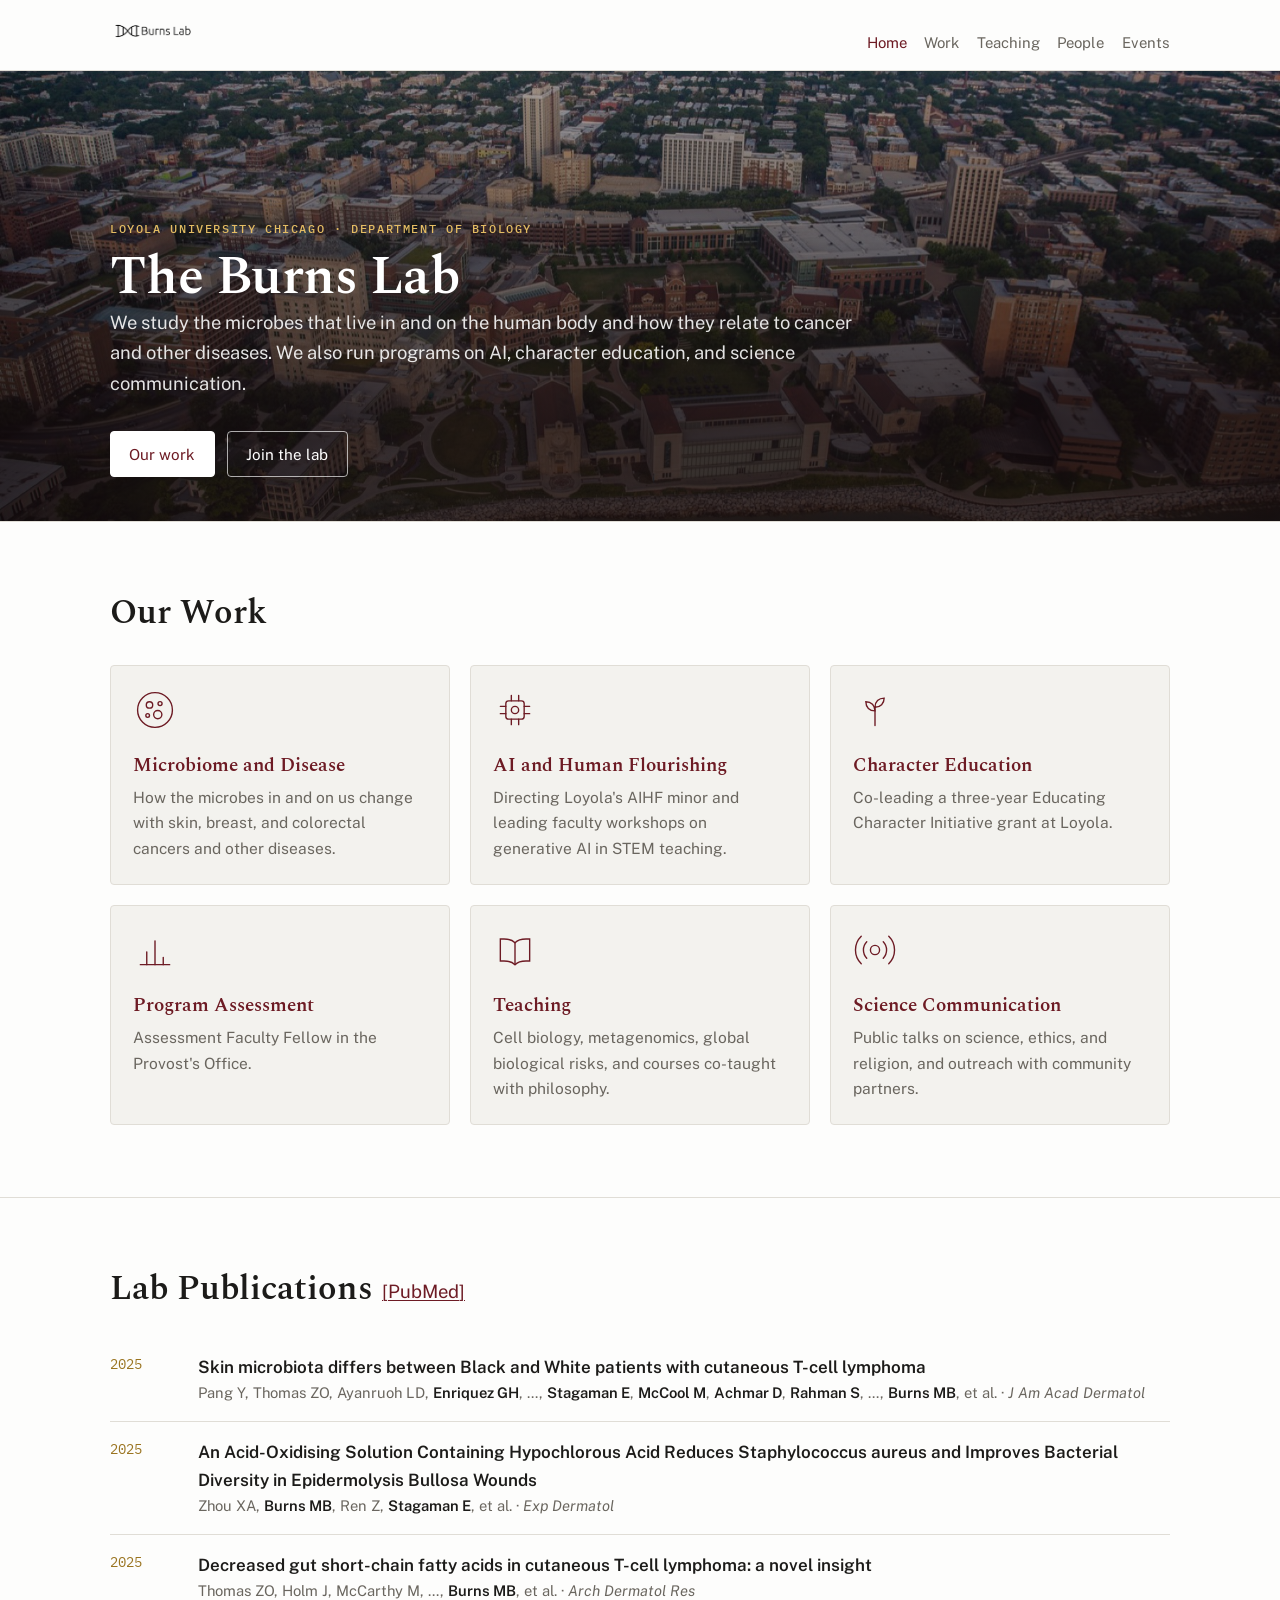
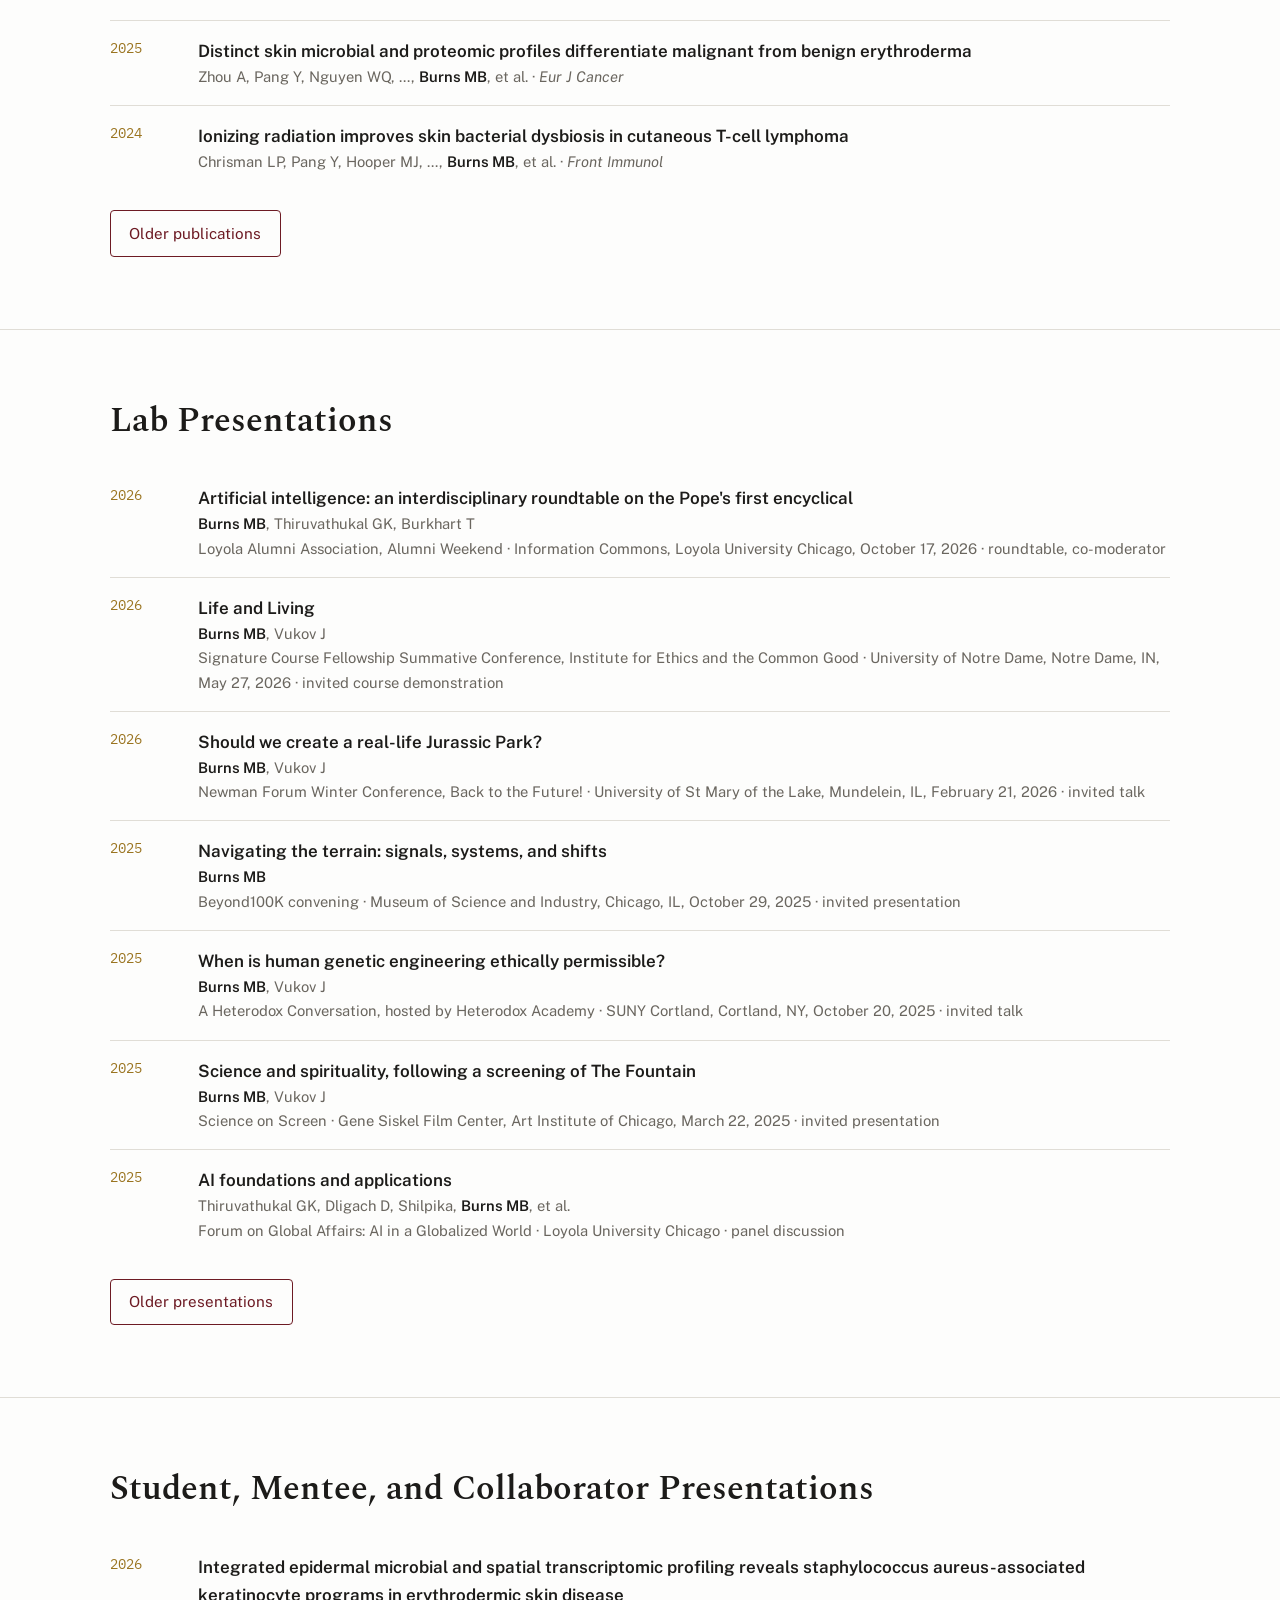
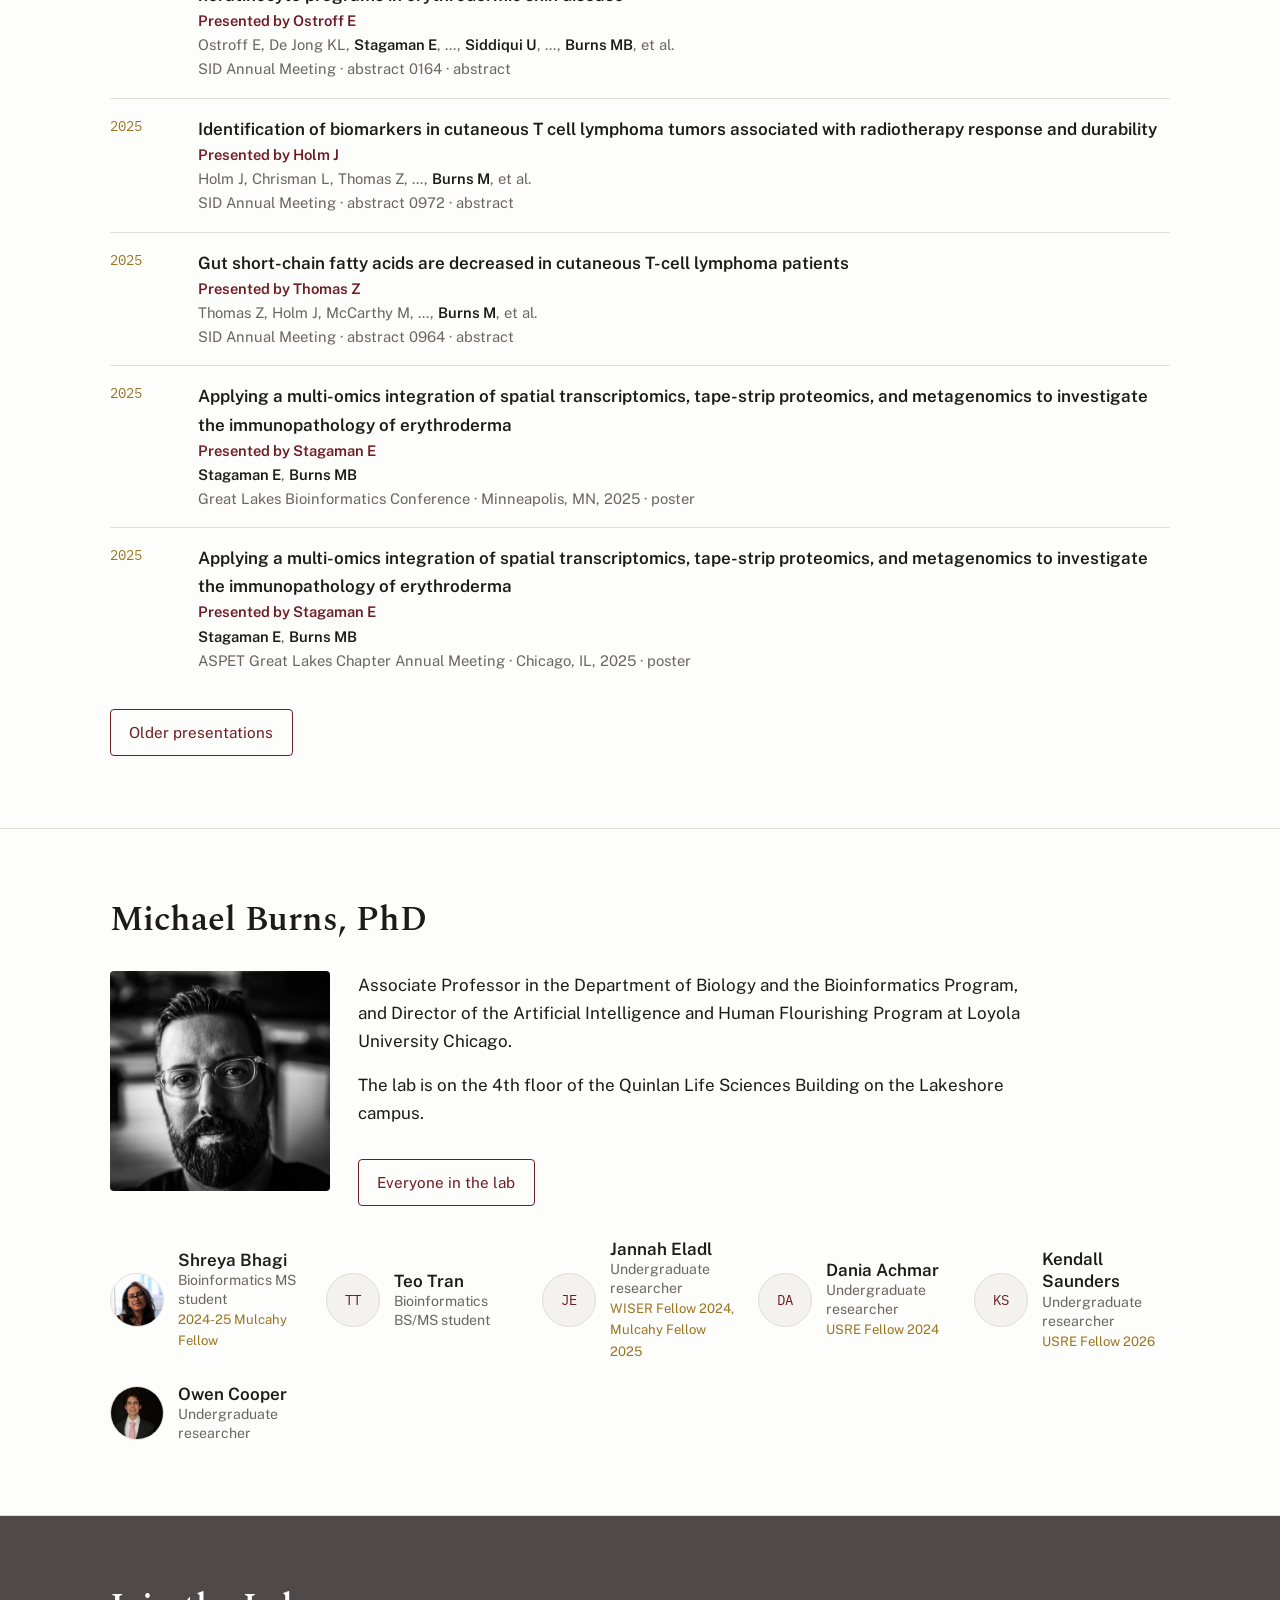
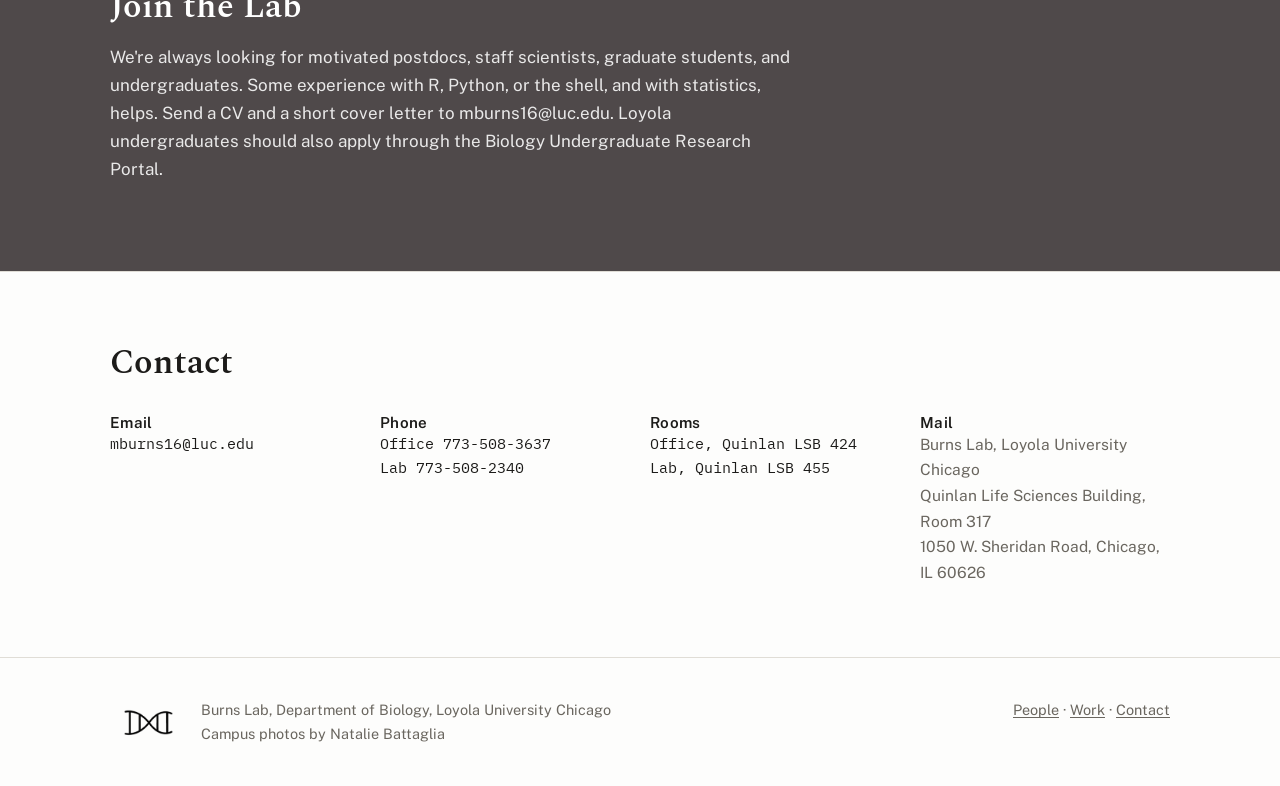
==== index.html @ b52f502f "Burns Lab website, beta Static site (HTML, CSS, JSON data, images) for GitHub Pages. Pages carry a n" ====
<!doctype html>
<html lang="en">
<head>
<meta charset="utf-8">
<meta name="viewport" content="width=device-width, initial-scale=1, viewport-fit=cover">
<!-- BETA: keeps search engines from listing the beta URL. Remove when burns-lab.org goes live. -->
<meta name="robots" content="noindex">
<title>Burns Lab</title>
<meta name="description" content="The Burns Lab at Loyola University Chicago studies how microbial communities interact with human cancers and other diseases, and works on AI and human flourishing, character education, program assessment, and public science communication.">
<link rel="icon" href="images/logos/burns-lab-mark.png">
<link rel="stylesheet" href="https://fonts.googleapis.com/css2?family=Spectral:wght@400;600&family=Public+Sans:wght@400;600&family=IBM+Plex+Mono:wght@500&display=swap">
<link rel="stylesheet" href="css/style.css">
</head>
<body>

<header class="site-header">
  <div class="wrap">
    <a class="brand" href="index.html"><img src="images/logos/burns-lab-wordmark.png" alt="Burns Lab"></a>
    <nav class="site-nav" aria-label="Main">
      <a href="index.html" aria-current="page">Home</a>
      <a href="work.html">Work</a>
      <a href="teaching.html">Teaching</a>
      <a href="people.html">People</a>
      <a href="events.html">Events</a>
    </nav>
  </div>
</header>

<main>

  <!-- Hero -->
  <section class="hero-photo">
    <img class="hero-bg" src="images/campus/campus-aerial.jpg" alt="Aerial view of the Loyola University Chicago Lakeshore campus along Lake Michigan">
    <div class="wrap hero-body">
    <p class="eyebrow">Loyola University Chicago &middot; Department of Biology</p>
    <h1>The Burns Lab</h1>
    <p class="lede">We study the microbes that live in and on the human body and how they relate
    to cancer and other diseases. We also run programs on AI, character education, and science
    communication.</p>
    <div class="actions">
      <a class="btn btn-solid" href="work.html">Our work</a>
      <a class="btn btn-ghost" href="#join">Join the lab</a>
    </div>
    </div>
  </section>

  <!-- Research and program cards, each linking to its panel on work.html -->
  <section class="band" id="work">
    <div class="wrap">
      <h2>Our Work</h2>
      <div class="grid">
        <a class="card card-link" href="work.html#microbiome">
          <span class="icon" aria-hidden="true"><svg viewBox="0 0 48 48"><circle cx="24" cy="24" r="19"/><circle cx="18" cy="18.5" r="3.5"/><circle cx="29.5" cy="17" r="2.2"/><circle cx="27" cy="29" r="4.5"/><circle cx="16" cy="30" r="2"/></svg></span>
          <h3>Microbiome and Disease</h3>
          <p>How the microbes in and on us change with skin, breast, and colorectal cancers and other diseases.</p>
        </a>
        <a class="card card-link" href="work.html#ai">
          <span class="icon" aria-hidden="true"><svg viewBox="0 0 48 48"><rect x="14" y="14" width="20" height="20" rx="3"/><circle cx="24" cy="24" r="4"/><path d="M20 14V8M28 14V8M20 34v6M28 34v6M14 20H8M14 28H8M34 20h6M34 28h6" stroke-linecap="round"/></svg></span>
          <h3>AI and Human Flourishing</h3>
          <p>Directing Loyola's AIHF minor and leading faculty workshops on generative AI in STEM teaching.</p>
        </a>
        <a class="card card-link" href="work.html#character">
          <span class="icon" aria-hidden="true"><svg viewBox="0 0 48 48"><path d="M24 41V21" stroke-linecap="round"/><path d="M24 25c0-6-4-10-10-10 0 6 4 10 10 10z"/><path d="M24 21c0-6 4-10 10-10 0 6-4 10-10 10z"/></svg></span>
          <h3>Character Education</h3>
          <p>Co-leading a three-year Educating Character Initiative grant at Loyola.</p>
        </a>
        <a class="card card-link" href="work.html#assessment">
          <span class="icon" aria-hidden="true"><svg viewBox="0 0 48 48"><path d="M8 40h32" stroke-linecap="round"/><path d="M15 40V26M24 40V14M33 40V32" stroke-linecap="round"/></svg></span>
          <h3>Program Assessment</h3>
          <p>Assessment Faculty Fellow in the Provost's Office.</p>
        </a>
        <a class="card card-link" href="teaching.html">
          <span class="icon" aria-hidden="true"><svg viewBox="0 0 48 48"><path d="M24 16c-3-3-7-4-12-4H8v24h4c5 0 9 1 12 4 3-3 7-4 12-4h4V12h-4c-5 0-9 1-12 4z"/><path d="M24 16v24"/></svg></span>
          <h3>Teaching</h3>
          <p>Cell biology, metagenomics, global biological risks, and courses co-taught with philosophy.</p>
        </a>
        <a class="card card-link" href="work.html#public-communication">
          <span class="icon" aria-hidden="true"><svg viewBox="0 0 48 48"><circle cx="24" cy="24" r="5"/><path d="M15 15a13 13 0 0 0 0 18M33 15a13 13 0 0 1 0 18M9 9a21 21 0 0 0 0 30M39 9a21 21 0 0 1 0 30" stroke-linecap="round"/></svg></span>
          <h3>Science Communication</h3>
          <p>Public talks on science, ethics, and religion, and outreach with community partners.</p>
        </a>
      </div>
    </div>
  </section>

  <!-- Publications: rendered from data/publications.json. Papers from the past 24 months
       (RECENT_MONTHS in the script below) are listed, older ones sit behind the button. -->
  <section class="band" id="publications">
    <div class="wrap">
      <h2>Lab Publications <a class="h-link" href="https://pubmed.ncbi.nlm.nih.gov/?term=Burns+MB%5BAuthor%5D&amp;sort=date">[PubMed]</a></h2>
      <ul class="pub-list" id="pub-list">
        <li class="pub"><span class="year"></span><span class="meta">Loading publications from PubMed&hellip;</span></li>
      </ul>
      <details class="older">
        <summary class="btn btn-ghost"><span class="show">Older publications</span><span class="hide">Hide older publications</span></summary>
        <ul class="pub-list" id="pub-list-older"></ul>
      </details>
    </div>
  </section>

  <!-- Talks given by Dr. Burns, then talks given by students, mentees and collaborators.
       Both come from data/abstracts.json (generated) and data/abstracts-manual.json.
       Each shows the past 24 months, with older ones behind the button. -->
  <section class="band" id="talks">
    <div class="wrap">
      <h2>Lab Presentations</h2>
      <ul class="pub-list" id="talk-list">
        <li class="pub"><span class="year"></span><span class="meta">Loading&hellip;</span></li>
      </ul>
      <details class="older">
        <summary class="btn btn-ghost"><span class="show">Older presentations</span><span class="hide">Hide older presentations</span></summary>
        <ul class="pub-list" id="talk-list-older"></ul>
      </details>
    </div>
  </section>

  <section class="band" id="student-talks">
    <div class="wrap">
      <h2>Student, Mentee, and Collaborator Presentations</h2>
      <ul class="pub-list" id="student-talk-list">
        <li class="pub"><span class="year"></span><span class="meta">Loading&hellip;</span></li>
      </ul>
      <details class="older">
        <summary class="btn btn-ghost"><span class="show">Older presentations</span><span class="hide">Hide older presentations</span></summary>
        <ul class="pub-list" id="student-talk-list-older"></ul>
      </details>
    </div>
  </section>

  <!-- Principal investigator -->
  <section class="band" id="pi">
    <div class="wrap">
      <h2>Michael Burns, PhD</h2>
      <div class="pi">
        <figure class="figure">
          <div class="frame"><img src="images/people/michael-burns.jpg" alt="Portrait of Michael Burns"></div>
        </figure>
        <div>
          <p>Associate Professor in the Department of Biology and the Bioinformatics Program,
          and Director of the Artificial Intelligence and Human Flourishing Program at Loyola
          University Chicago.</p>
          <p>The lab is on the 4th floor of the Quinlan Life Sciences Building on the Lakeshore
          campus.</p>
          <div class="actions">
            <a class="btn btn-ghost" href="people.html">Everyone in the lab</a>
          </div>
        </div>
      </div>

      <div class="grid people">
        <div class="person">
          <img class="portrait" src="images/people/shreya-bhagi.jpg" alt="">
          <div><div class="name">Shreya Bhagi</div><div class="role">Bioinformatics MS student</div><div class="note">2024-25 Mulcahy Fellow</div></div>
        </div>
        <div class="person">
          <div class="avatar" aria-hidden="true">TT</div>
          <div><div class="name">Teo Tran</div><div class="role">Bioinformatics BS/MS student</div></div>
        </div>
        <div class="person">
          <div class="avatar" aria-hidden="true">JE</div>
          <div><div class="name">Jannah Eladl</div><div class="role">Undergraduate researcher</div><div class="note">WISER Fellow 2024, Mulcahy Fellow 2025</div></div>
        </div>
        <div class="person">
          <div class="avatar" aria-hidden="true">DA</div>
          <div><div class="name">Dania Achmar</div><div class="role">Undergraduate researcher</div><div class="note">USRE Fellow 2024</div></div>
        </div>
        <div class="person">
          <div class="avatar" aria-hidden="true">KS</div>
          <div><div class="name">Kendall Saunders</div><div class="role">Undergraduate researcher</div><div class="note">USRE Fellow 2026</div></div>
        </div>
        <div class="person">
          <img class="portrait" src="images/people/owen-cooper.jpg" alt="">
          <div><div class="name">Owen Cooper</div><div class="role">Undergraduate researcher</div></div>
        </div>
      </div>
    </div>
  </section>

  <!-- Recruiting -->
  <section class="band band-photo" id="join" style="background-image: url(images/campus/campus-aerial.jpg);">
    <div class="wrap">
      <h2>Join the Lab</h2>
      <p>We're always looking for motivated postdocs, staff scientists, graduate students, and
      undergraduates. Some experience with R, Python, or the shell, and with statistics, helps.
      Send a CV and a short cover letter to mburns16@luc.edu. Loyola undergraduates should also
      apply through the Biology Undergraduate Research Portal.</p>
    </div>
  </section>

  <!-- Contact -->
  <section class="band" id="contact">
    <div class="wrap">
      <h2>Contact</h2>
      <div class="grid contact-grid">
        <div>
          <h3>Email</h3>
          <p class="value">mburns16@luc.edu</p>
        </div>
        <div>
          <h3>Phone</h3>
          <p class="value">Office 773-508-3637<br>Lab 773-508-2340</p>
        </div>
        <div>
          <h3>Rooms</h3>
          <p class="value">Office, Quinlan LSB 424<br>Lab, Quinlan LSB 455</p>
        </div>
        <div>
          <h3>Mail</h3>
          <p>Burns Lab, Loyola University Chicago<br>
          Quinlan Life Sciences Building, Room 317<br>
          1050 W. Sheridan Road, Chicago, IL 60626</p>
        </div>
      </div>
    </div>
  </section>

</main>

<footer class="site-footer">
  <div class="wrap">
    <div class="footer-brand">
      <img src="images/logos/burns-lab-mark.png" alt="">
      <div>Burns Lab, Department of Biology, Loyola University Chicago<br>
      Campus photos by Natalie Battaglia</div>
    </div>
    <div><a href="people.html">People</a> &middot; <a href="work.html">Work</a> &middot; <a href="index.html#contact">Contact</a></div>
  </div>
</footer>

<script>
// ---- settings ----------------------------------------------------------
const LEAD = 3;            // authors always shown at the start of a citation
const RECENT_MONTHS = 24;  // papers and talks this recent are listed; older ones sit behind the button
const OLDEST = "2017";     // talks before this year are left off entirely
// ------------------------------------------------------------------------

// Is this author one of ours? PubMed writes authors as "Lastname II", so match on
// surname plus first initial against data/lab-authors.json
// (rebuilt by scripts/update-lab-authors.sh).
const isLab = (lab, a) => {
  const i = a.lastIndexOf(" ");
  if (i < 0) return false;
  const last = a.slice(0, i).toLowerCase(), initials = a.slice(i + 1);
  return lab.some(p => p.last.toLowerCase() === last && initials.startsWith(p.initial));
};

// Author line: the first few authors plus anyone from the lab, in bold, however deep in the list.
const authorLine = (lab, authors) => {
  const names = authors.split(", ");
  const shown = [];
  let prev = -1;
  names.forEach((n, i) => {
    if (i >= LEAD && !isLab(lab, n)) return;
    if (prev >= 0 && i > prev + 1) shown.push("&hellip;");
    shown.push(isLab(lab, n) ? "<b>" + n + "</b>" : n);
    prev = i;
  });
  if (prev < names.length - 1) shown.push("et al.");
  return shown.join(", ");
};

// The lists below load after the page does and push everything under them down, so a
// link like index.html#contact would land in the wrong spot. Jump again once they are in.
const jumpToHash = () => {
  const target = location.hash && document.getElementById(location.hash.slice(1));
  if (target) target.scrollIntoView();
};

// Recent or older? A record's "date" (YYYY-MM-DD, or YYYY-MM) decides which side of the
// cutoff it lands on. A record with only a year is compared by year alone, which puts it
// on the older side in the cutoff's own year, so give recent ones a date.
const since = new Date();
since.setMonth(since.getMonth() - RECENT_MONTHS);
const CUTOFF = since.toISOString().slice(0, 10);   // e.g. "2024-10-20"
const when = r => r.date || r.year;
const newestFirst = (a, b) => when(b).localeCompare(when(a));

// Fill one section: recent rows in its list, the rest behind its "Older" button.
const fillList = (id, rows, row) => {
  const recent = rows.filter(r => when(r) >= CUTOFF);
  const older = rows.filter(r => when(r) < CUTOFF);
  document.getElementById(id).innerHTML = recent.length
    ? recent.map(row).join("")
    : `<li class="pub"><span class="year"></span><span class="meta">Nothing in the past ${RECENT_MONTHS} months.</span></li>`;
  const olderList = document.getElementById(id + "-older");
  olderList.innerHTML = older.map(row).join("");
  olderList.closest("details").hidden = older.length === 0;
};

const labReady = fetch("data/lab-authors.json").then(r => r.json()).catch(() => []);

// Publications. data/publications.json comes from scripts/update-publications.sh;
// data/publications-manual.json holds papers PubMed has not indexed yet (no PMID, so link the DOI).
Promise.all([
  labReady,
  fetch("data/publications.json").then(r => r.json()),
  fetch("data/publications-manual.json").then(r => r.json()).catch(() => [])
]).then(([lab, pubmed, extra]) => {
  const papers = pubmed.concat(extra).sort(newestFirst);
  fillList("pub-list", papers, p => {
    const link = p.pmid ? `https://pubmed.ncbi.nlm.nih.gov/${p.pmid}/` : `https://doi.org/${p.doi}`;
    return `<li class="pub">
        <span class="year">${p.year}</span>
        <span>
          <a class="title" href="${link}">${p.title}</a>
          <span class="meta">${authorLine(lab, p.authors)} &middot; <em>${p.journal}</em></span>
        </span>
      </li>`;
  });
})
.catch(() => {
  document.getElementById("pub-list").innerHTML =
    '<li class="pub"><span class="year"></span><span class="meta">Publication list is temporarily unavailable.</span></li>';
})
.finally(jumpToHash);

// Talks, posters and panels. data/abstracts.json is generated from Crossref by
// scripts/update-abstracts.sh; data/abstracts-manual.json holds everything with no DOI.
const talkRow = (lab, r, showPresenter) => {
  const title = r.link ? `<a class="title" href="${r.link}">${r.title}</a>`
                       : `<span class="title">${r.title}</span>`;
  const detail = [r.meeting, r.where, r.number ? "abstract " + r.number : "", r.type]
                 .filter(Boolean).join(" &middot; ");
  const by = showPresenter && r.presenter
             ? `<span class="meta presenter">Presented by ${r.presenter}</span>` : "";
  return `<li class="pub">
      <span class="year">${r.year}</span>
      <span>
        ${title}
        ${by}
        <span class="meta">${authorLine(lab, r.authors)}</span>
        <span class="meta">${detail}</span>
      </span>
    </li>`;
};

Promise.all([
  labReady,
  fetch("data/abstracts.json").then(r => r.json()),
  fetch("data/abstracts-manual.json").then(r => r.json()).catch(() => [])
]).then(([lab, auto, manual]) => {
  const all = auto.concat(manual)
    .filter(r => r.year >= OLDEST)
    .sort(newestFirst);
  fillList("talk-list", all.filter(r => r.presented_by === "burns"), r => talkRow(lab, r, false));
  fillList("student-talk-list", all.filter(r => r.presented_by !== "burns"), r => talkRow(lab, r, true));
})
.catch(() => {
  document.getElementById("talk-list").innerHTML =
    '<li class="pub"><span class="year"></span><span class="meta">List is temporarily unavailable.</span></li>';
})
.finally(jumpToHash);
</script>

</body>
</html>
---- css/style.css ----
/* ============================================================
   Burns Lab site styles
   One stylesheet for the whole site. Sections below, in order:
   1. Design tokens (colors, type, spacing)
   2. Base elements
   3. Layout helpers
   4. Header / navigation
   5. Hero
   6. Cards and grids (research, people, courses)
   7. Publications
   8. Contact and footer
   Change a color or font once in section 1 and it updates everywhere.
   ============================================================ */

/* ---------- 1. Design tokens -------------------------------
   Layout: single centered column, max 1100px, sections split by
   hairline rules; cards only where items are genuinely separate.  */

:root {
  /* Light palette (the default) */
  --bg:        #fdfdfc;   /* page background            */
  --surface:   #f3f2ee;   /* cards, quiet panels        */
  --ink:       #1c1b19;   /* body text                  */
  --muted:     #6a665f;   /* captions, secondary text   */
  --line:      #e0ddd6;   /* hairlines and borders      */
  --accent:    #6d1b24;   /* Loyola maroon: links, heads */
  --accent-2:  #9a7420;   /* gold: eyebrows, accents    */

  /* Type */
  --display: "Spectral", Georgia, "Times New Roman", serif;
  --body:    "Public Sans", -apple-system, "Segoe UI", Helvetica, Arial, sans-serif;
  --mono:    "IBM Plex Mono", ui-monospace, "SF Mono", Menlo, monospace;

  /* Spacing scale */
  --gap:     1.25rem;
  --section: 4.5rem;
  --radius:  4px;
}

/* Dark palette for people whose system is set to dark mode */
@media (prefers-color-scheme: dark) {
  :root:not([data-theme="light"]) {
    --bg:       #16161a;
    --surface:  #1f1f24;
    --ink:      #eceae5;
    --muted:    #a5a098;
    --line:     #32323a;
    --accent:   #e2949c;
    --accent-2: #d6ab52;
    color-scheme: dark;
  }
}

/* Same values again, for an explicit dark choice */
:root[data-theme="dark"] {
  --bg:       #16161a;
  --surface:  #1f1f24;
  --ink:      #eceae5;
  --muted:    #a5a098;
  --line:     #32323a;
  --accent:   #e2949c;
  --accent-2: #d6ab52;
  color-scheme: dark;
}

/* ---------- 2. Base elements ------------------------------- */

* { box-sizing: border-box; }

/* Leave room for the sticky header when a link jumps to a #section */
html { scroll-padding-top: 6rem; }

body {
  margin: 0;
  background: var(--bg);
  color: var(--ink);
  font-family: var(--body);
  font-size: 1.0625rem;
  line-height: 1.65;
  -webkit-font-smoothing: antialiased;
}

h1, h2, h3 {
  font-family: var(--display);
  font-weight: 600;
  line-height: 1.15;
  text-wrap: balance;
  margin: 0;
}

h1 { font-size: clamp(2.1rem, 5.2vw, 3.3rem); letter-spacing: -0.01em; }
h2 { font-size: clamp(1.6rem, 3.4vw, 2.1rem); }
h3 { font-size: 1.2rem; }

p { margin: 0 0 1rem; max-width: 68ch; }
h2 + p { margin-top: 1rem; }

/* Small link that sits inside a heading, e.g. "Lab Publications [PubMed]" */
.h-link { font-family: var(--body); font-size: 0.55em; font-weight: 400; vertical-align: middle; }

a { color: var(--accent); text-decoration-thickness: 1px; text-underline-offset: 2px; }
a:hover { text-decoration-thickness: 2px; }
:focus-visible { outline: 2px solid var(--accent-2); outline-offset: 3px; }

/* Small uppercase label used above section headings */
.eyebrow {
  font-family: var(--mono);
  font-size: 0.72rem;
  font-weight: 500;
  letter-spacing: 0.14em;
  text-transform: uppercase;
  color: var(--accent-2);
  margin: 0 0 0.6rem;
}

/* ---------- 3. Layout helpers ------------------------------ */

.wrap {
  width: 100%;
  max-width: 1100px;
  margin-inline: auto;
  padding-inline: 1.25rem;   /* side gutter at every width */
}

section.band {
  padding-block: var(--section);
  border-top: 1px solid var(--line);
}

.lede { font-size: 1.15rem; color: var(--muted); }

/* ---------- 4. Header / navigation ------------------------- */

.site-header {
  position: sticky;
  top: env(safe-area-inset-top, 0px);
  z-index: 10;
  background: color-mix(in srgb, var(--bg) 92%, transparent);
  backdrop-filter: blur(8px);
  border-bottom: 1px solid var(--line);
}

.site-header .wrap {
  display: flex;
  flex-wrap: wrap;
  align-items: baseline;
  gap: 0.6rem 1.5rem;
  padding-block: 0.9rem;
}

.brand { margin-right: auto; display: flex; align-items: center; }
/* The logo is black line art, so flip it to near-white in dark mode. */
.brand img { height: 34px; width: auto; display: block; }
@media (prefers-color-scheme: dark) {
  :root:not([data-theme="light"]) .brand img { filter: invert(1) brightness(0.92); }
}
:root[data-theme="dark"] .brand img { filter: invert(1) brightness(0.92); }

.site-nav {
  display: flex;
  flex-wrap: wrap;
  gap: 0.4rem 1.1rem;
  font-size: 0.93rem;
}
.site-nav a { color: var(--muted); text-decoration: none; }
.site-nav a:hover,
.site-nav a[aria-current="page"] { color: var(--accent); }

/* ---------- 5. Hero ---------------------------------------- */

.hero { padding-block: clamp(3rem, 8vw, 5.5rem) var(--section); }
.hero h1 { max-width: 16ch; }
.hero p { margin-top: 1.25rem; font-size: 1.2rem; max-width: 60ch; }

.actions { display: flex; flex-wrap: wrap; gap: 0.75rem; margin-top: 2rem; }

.btn {
  display: inline-block;
  padding: 0.6rem 1.15rem;
  border: 1px solid var(--accent);
  border-radius: var(--radius);
  font-size: 0.95rem;
  text-decoration: none;
}
.btn-solid { background: var(--accent); color: var(--bg); }
.btn-ghost { color: var(--accent); }
.btn:hover { opacity: 0.85; }


/* ---------- 5b. Photo banners -------------------------------
   A page can open on a photo instead of a plain heading. Text sits on a
   darkened image, so these colors are fixed rather than theme tokens. */

.hero-photo {
  position: relative;
  isolation: isolate;
  overflow: hidden;
  display: grid;
  align-items: end;
  min-height: clamp(320px, 50vh, 540px);
}
.hero-photo .hero-bg {
  position: absolute; inset: 0;
  width: 100%; height: 100%;
  object-fit: cover;
  z-index: -2;
}
/* Dark wash so white type stays readable over any photo */
.hero-photo::after {
  content: "";
  position: absolute; inset: 0;
  z-index: -1;
  background: linear-gradient(180deg, rgba(20,11,13,0.30) 0%, rgba(20,11,13,0.80) 78%);
}
.hero-photo .hero-body { padding-block: 3.5rem 2.75rem; }
.hero-photo h1 { color: #fff; }
.hero-photo .lede { color: rgba(255,255,255,0.88); }
.hero-photo .eyebrow { color: #e3bc63; }
.hero-photo .btn-solid { background: #fff; color: #6d1b24; border-color: #fff; }
.hero-photo .btn-ghost { color: #fff; border-color: rgba(255,255,255,0.65); }

/* Full-width photo band partway down a page. The background sits still while
   the page scrolls over it, except on phones and for reduced-motion viewers. */
.band-photo {
  position: relative;
  border-top: 0;
  background-size: cover;
  background-position: center;
  background-attachment: fixed;
}
.band-photo::before {
  content: "";
  position: absolute; inset: 0;
  background: rgba(20,11,13,0.74);
}
.band-photo .wrap { position: relative; }
.band-photo h2 { color: #fff; }
.band-photo p { color: rgba(255,255,255,0.88); }
.band-photo .eyebrow { color: #e3bc63; }
.band-photo a { color: #fff; }
@media (max-width: 820px) { .band-photo { background-attachment: scroll; } }
@media (prefers-reduced-motion: reduce) { .band-photo { background-attachment: scroll; } }

/* ---------- 6. Cards and grids ----------------------------- */

/* Auto-fitting grid: columns collapse to one on a phone */
.grid {
  display: grid;
  gap: var(--gap);
  grid-template-columns: repeat(auto-fit, minmax(260px, 1fr));
  margin-top: 2rem;
}
.grid > * { min-width: 0; }

.card {
  background: var(--surface);
  border: 1px solid var(--line);
  border-radius: var(--radius);
  padding: 1.4rem;
}
.card h3 { margin-bottom: 0.5rem; color: var(--accent); }
.card p { font-size: 0.97rem; margin-bottom: 0; color: var(--muted); }
.card .code { font-family: var(--mono); font-size: 0.78rem; margin-bottom: 0.5rem; }  /* course numbers */
.card .links { font-size: 0.9rem; margin-top: 0.9rem; }                              /* links under a panel */

/* A whole card that is a link (the "what we work on" grid) */
.card-link { display: block; text-decoration: none; color: inherit; transition: border-color 0.15s ease; }
.card-link h3 { color: var(--accent); }
.card-link:hover { border-color: var(--accent); }

/* People */
.people { grid-template-columns: repeat(auto-fit, minmax(190px, 1fr)); }

.person { display: flex; gap: 0.9rem; align-items: center; }

/* Placeholder avatar: initials until real photos are added to
   images/people/. Swap this div for an <img> when they are. */
.avatar {
  flex: 0 0 auto;
  width: 54px; height: 54px;
  display: grid; place-items: center;
  border-radius: 50%;
  background: var(--surface);
  border: 1px solid var(--line);
  font-family: var(--mono);
  font-size: 0.9rem;
  color: var(--accent);
}
.person .name { font-weight: 600; line-height: 1.3; }
.person .role { font-size: 0.88rem; color: var(--muted); line-height: 1.35; }
.person .note { font-size: 0.82rem; color: var(--accent-2); }

/* Subheading inside a list-heavy section */
.subhead { margin-top: 2.25rem; font-size: 1.05rem; color: var(--accent); }

/* Long alumni lists set in columns */
.namelist {
  columns: 3 180px;
  column-gap: 2rem;
  margin-top: 1.25rem;
  padding: 0;
  list-style: none;
  font-size: 0.95rem;
  color: var(--muted);
}
.namelist li { break-inside: avoid; padding-block: 0.12rem; }

/* ---------- 6b. Images and media ---------------------------- */

/* Wrapper for any photo: fixes the shape, crops the photo to fit,
   and keeps a caption attached. Set the shape with --ratio. */
.figure { margin: 0; }
.figure .frame {
  aspect-ratio: var(--ratio, 16 / 9);
  max-width: 100%;
  overflow: hidden;
  border-radius: var(--radius);
  background: var(--surface);
}
.figure img { width: 100%; height: 100%; object-fit: cover; display: block; }
.figure figcaption {
  margin-top: 0.5rem;
  font-size: 0.82rem;
  color: var(--muted);
}

.hero-figure { margin-top: 2.5rem; --ratio: 21 / 9; }
@media (max-width: 600px) { .hero-figure { --ratio: 4 / 3; } }

/* Two items side by side (text and a photo, or two photos), stacking on a phone */
.media-pair { display: grid; gap: 2rem; grid-template-columns: 1fr 1fr; align-items: center; }
@media (max-width: 600px) { .media-pair { grid-template-columns: 1fr; } }

/* Line-art icons on the research cards, drawn to match the logo */
.card .icon { display: block; margin-bottom: 0.9rem; color: var(--accent); }
.card .icon svg { width: 44px; height: 44px; stroke: currentColor; fill: none; stroke-width: 1.5; }

/* Principal investigator block: photo beside the text */
.pi { display: grid; grid-template-columns: minmax(0, 220px) 1fr; gap: 1.75rem; align-items: start; margin-top: 2rem; }
@media (max-width: 560px) { .pi { grid-template-columns: 1fr; } }
.pi .figure { --ratio: 1 / 1; }

/* Real portrait in a person card, same size as the initials circle */
.person .portrait {
  flex: 0 0 auto;
  width: 54px; height: 54px;
  border-radius: 50%;
  object-fit: cover;
  border: 1px solid var(--line);
}

/* Current members on people.html: a narrow, centered stack of cards over a
   campus photo, one person per card. The home page keeps the compact .people grid. */
.members-band h2 { text-align: center; }
.roster { display: grid; gap: 1rem; max-width: 37rem; margin: 2rem auto 0; }
.roster .person {
  gap: 2rem;
  padding: 1.5rem 2rem;
  background: var(--surface);
  border-radius: var(--radius);
}
.roster .portrait, .roster .avatar { width: 180px; height: 180px; }
.roster .avatar { font-size: 2.4rem; }
.roster .name { font-size: 1.35rem; letter-spacing: 0.02em; }
.roster .role { font-size: 1.02rem; margin-top: 0.2rem; }
.roster .note { font-size: 0.95rem; }
@media (max-width: 560px) {
  .roster .person { gap: 1.1rem; padding: 1.1rem; }
  .roster .portrait, .roster .avatar { width: 160px; height: 160px; }
  .roster .avatar { font-size: 1.6rem; }
  .roster .name { font-size: 1.15rem; }
}

/* Alumni and collaborator lists: one panel, each group's label on the left
   (set off by a thin rule) and its names in two columns on the right. */
.list-panel { background: var(--surface); border-radius: var(--radius); padding: 2.25rem; margin-top: 1.5rem; }
.list-row { display: grid; grid-template-columns: 13rem 1fr; gap: 2rem; }
.list-row + .list-row { margin-top: 2.5rem; }
.list-row h3 {
  font-family: var(--body);
  font-size: 0.98rem;
  line-height: 1.4;
  color: var(--accent);
  padding-right: 1.5rem;
  border-right: 1px solid var(--line);
}
.list-row .namelist { columns: 2 200px; margin-top: 0; }
@media (max-width: 640px) {
  .list-panel { padding: 1.25rem; }
  .list-row { grid-template-columns: 1fr; gap: 0.6rem; }
  .list-row h3 { border-right: 0; padding-right: 0; }
}

/* ---------- 6c. Events timeline and photo gallery ----------- */

.timeline { list-style: none; padding: 0; margin: 2rem 0 0; display: grid; gap: 3rem; }
.event { display: grid; grid-template-columns: 7.5rem 1fr; gap: 1.5rem; align-items: start; }
.event > div { min-width: 0; }
.event .when {
  font-family: var(--mono);
  font-size: 0.8rem;
  color: var(--accent-2);
  padding-top: 0.3rem;
}
.event h3 { margin-bottom: 0.35rem; }
.event .where { font-size: 0.92rem; color: var(--muted); margin-bottom: 0.6rem; }
.event-link { font-size: 0.95rem; margin-bottom: 0; }
.event-photos {
  display: grid;
  gap: 0.75rem;
  grid-template-columns: repeat(auto-fit, minmax(170px, 1fr));
  max-width: 620px;
  margin-top: 1.1rem;
}
.event-photos .figure { --ratio: 3 / 2; }
.event .credit { font-size: 0.8rem; color: var(--muted); margin-top: 0.5rem; }
@media (max-width: 620px) {
  .event { grid-template-columns: 1fr; gap: 0.35rem; }
  .event .when { padding-top: 0; }
}

.gallery {
  list-style: none; padding: 0; margin: 2rem 0 0;
  display: grid; gap: 2rem;
  grid-template-columns: repeat(auto-fit, minmax(260px, 1fr));
}
.snap > * { min-width: 0; }
.snap .figure { --ratio: 4 / 3; margin-bottom: 0.9rem; }
.snap h3 { font-size: 1.05rem; margin-bottom: 0.3rem; }
.snap p { font-size: 0.95rem; color: var(--muted); }

/* ---------- 7. Publications -------------------------------- */

.pub-list { margin-top: 1.75rem; padding: 0; list-style: none; }
.pub {
  padding-block: 1rem;
  border-top: 1px solid var(--line);
  display: grid;
  grid-template-columns: 4.5rem 1fr;
  gap: 1rem;
}
.pub:first-child { border-top: 0; }
.pub .year {
  font-family: var(--mono);
  font-size: 0.85rem;
  color: var(--accent-2);
  font-variant-numeric: tabular-nums;
}
.pub .title { font-weight: 600; display: block; color: var(--ink); text-decoration: none; }
.pub .title:hover { color: var(--accent); text-decoration: underline; }
.pub .meta { display: block; font-size: 0.92rem; color: var(--muted); }
.pub .meta b { color: var(--ink); font-weight: 600; }  /* the lab's own author line */
.pub .presenter { color: var(--accent); font-weight: 600; }

/* "Older presentations" button: a <details> whose <summary> is styled as a button */
.older { margin-top: 1.25rem; }
.timeline + .older { margin-top: 3rem; }   /* match the gap between events */
.older > summary { list-style: none; cursor: pointer; }
.older > summary::-webkit-details-marker { display: none; }
.older[open] .show, .older:not([open]) .hide { display: none; }
@media (max-width: 480px) {
  .pub { grid-template-columns: 1fr; gap: 0.25rem; }
}

/* Marks content that is a formatting example, not real data */
.placeholder {
  border-left: 3px solid var(--accent-2);
  background: var(--surface);
  padding: 0.9rem 1.1rem;
  font-size: 0.92rem;
  color: var(--muted);
  border-radius: 0 var(--radius) var(--radius) 0;
}

/* ---------- 8. Contact and footer -------------------------- */

.contact-grid { grid-template-columns: repeat(auto-fit, minmax(230px, 1fr)); }
.contact-grid h3 { font-family: var(--body); font-size: 0.95rem; letter-spacing: 0.02em; }
.contact-grid p { font-size: 0.97rem; color: var(--muted); margin-bottom: 0; }
.contact-grid .value { color: var(--ink); font-family: var(--mono); font-size: 0.92rem; }

.site-footer {
  border-top: 1px solid var(--line);
  padding-block: 2.5rem;
  font-size: 0.9rem;
  color: var(--muted);
}
.footer-brand { display: flex; align-items: center; gap: 0.9rem; }
.footer-brand img { height: 40px; width: auto; }
@media (prefers-color-scheme: dark) {
  :root:not([data-theme="light"]) .footer-brand img { filter: invert(1) brightness(0.9); }
}
:root[data-theme="dark"] .footer-brand img { filter: invert(1) brightness(0.9); }

.site-footer .wrap { display: flex; flex-wrap: wrap; gap: 1rem 2rem; justify-content: space-between; }
.site-footer a { color: var(--muted); }

@media (prefers-reduced-motion: reduce) {
  * { animation: none !important; transition: none !important; }
}
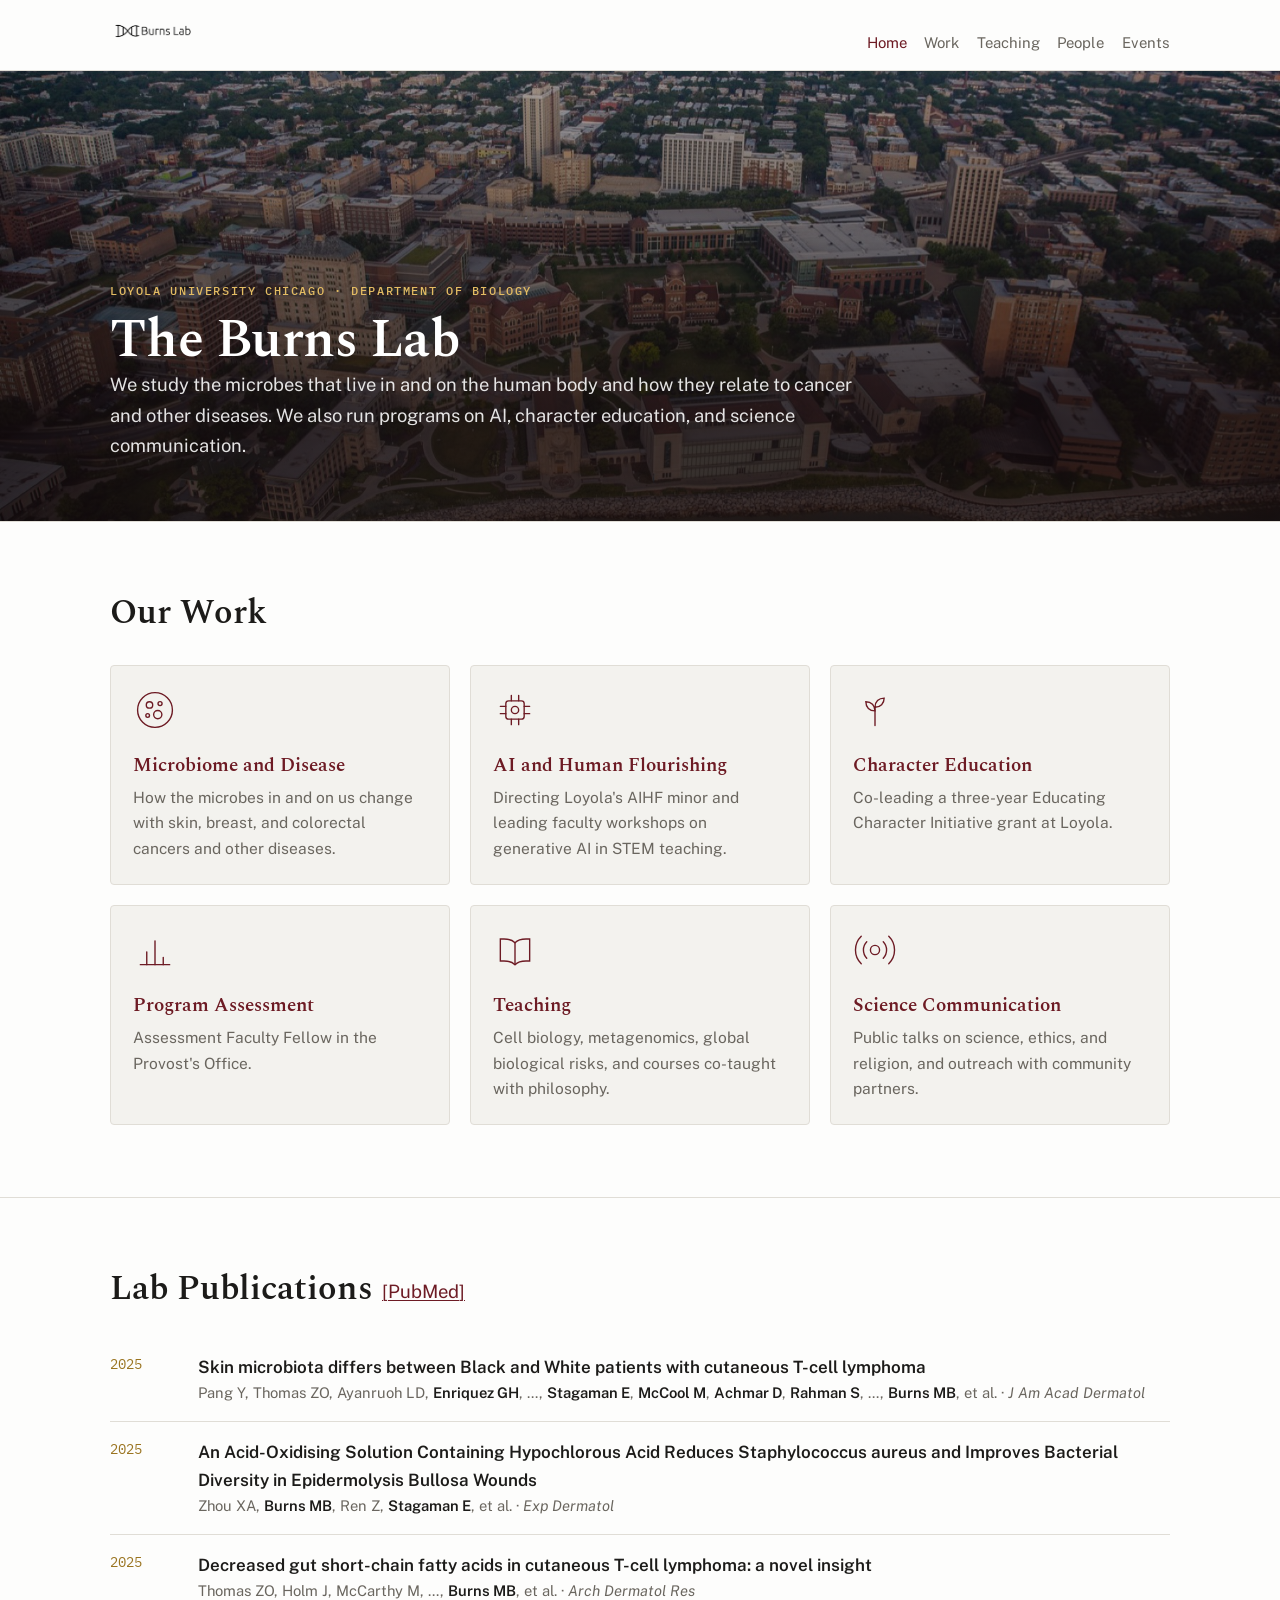
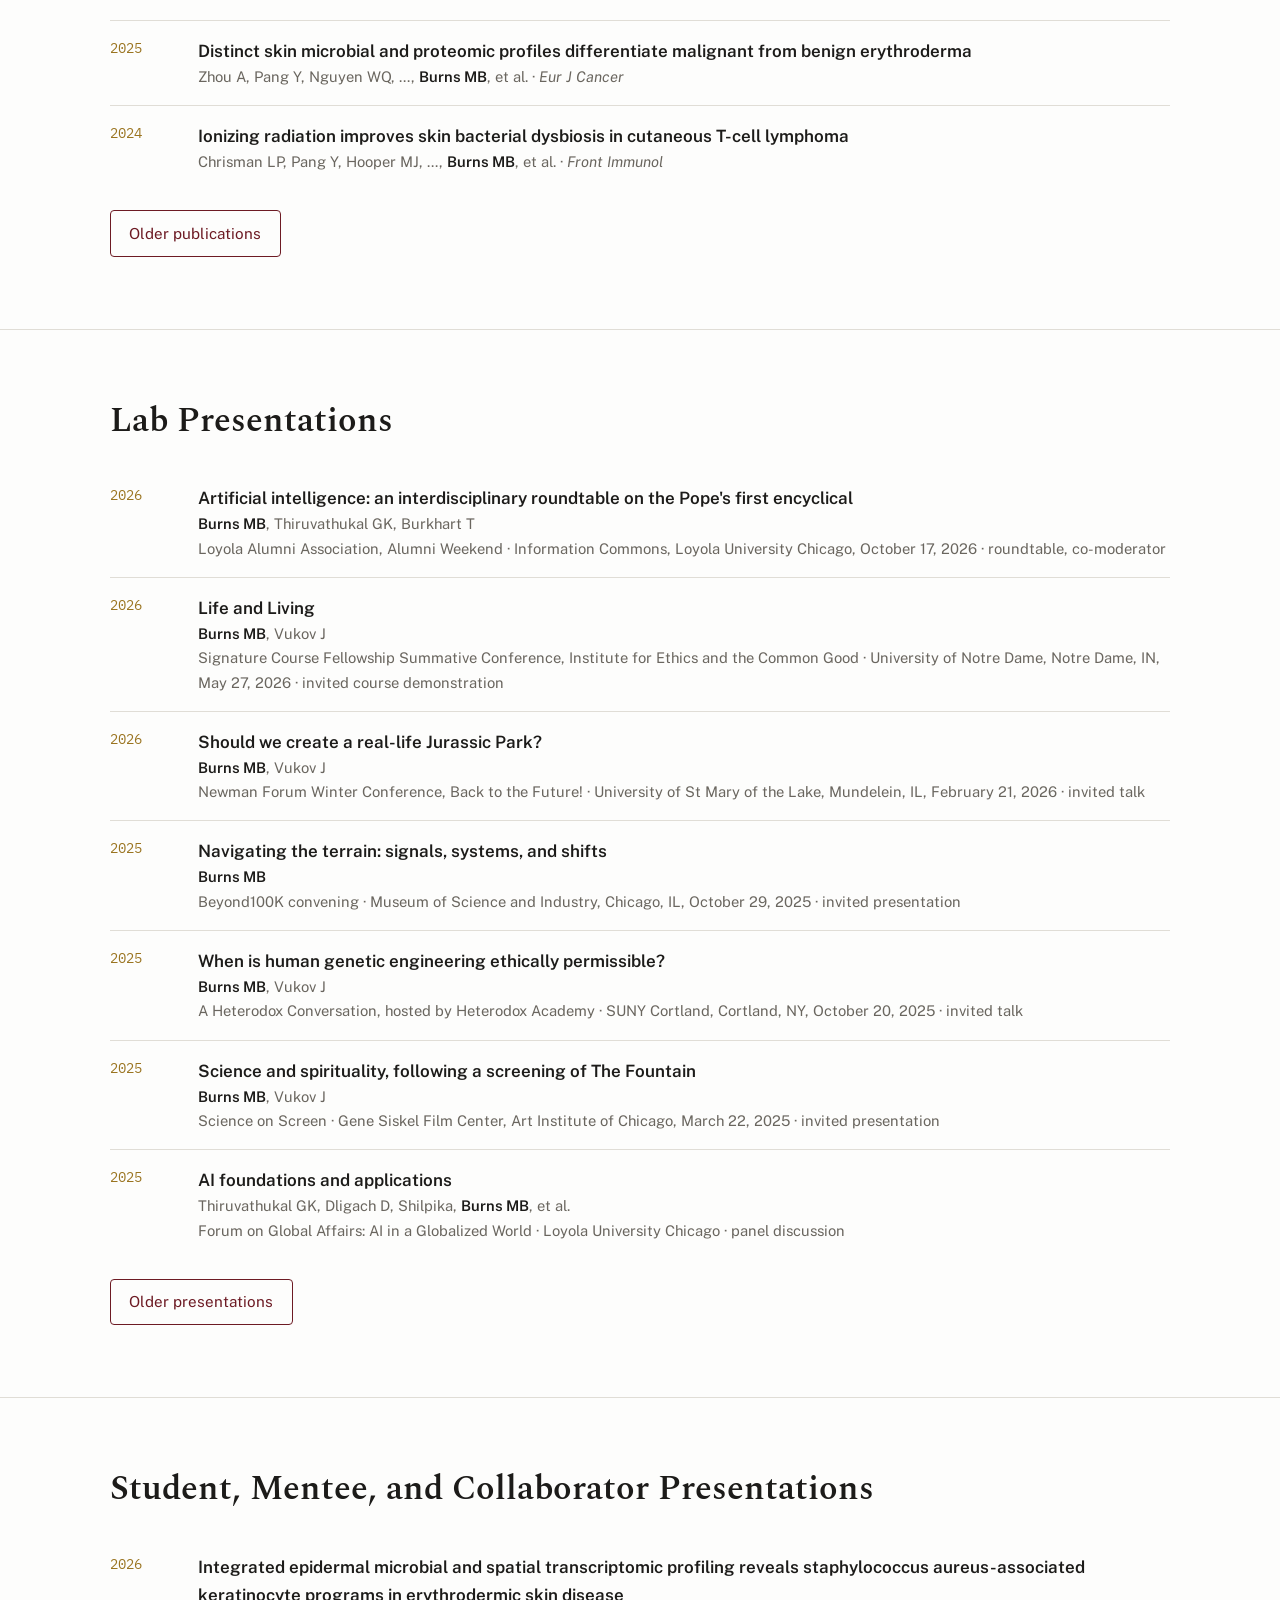
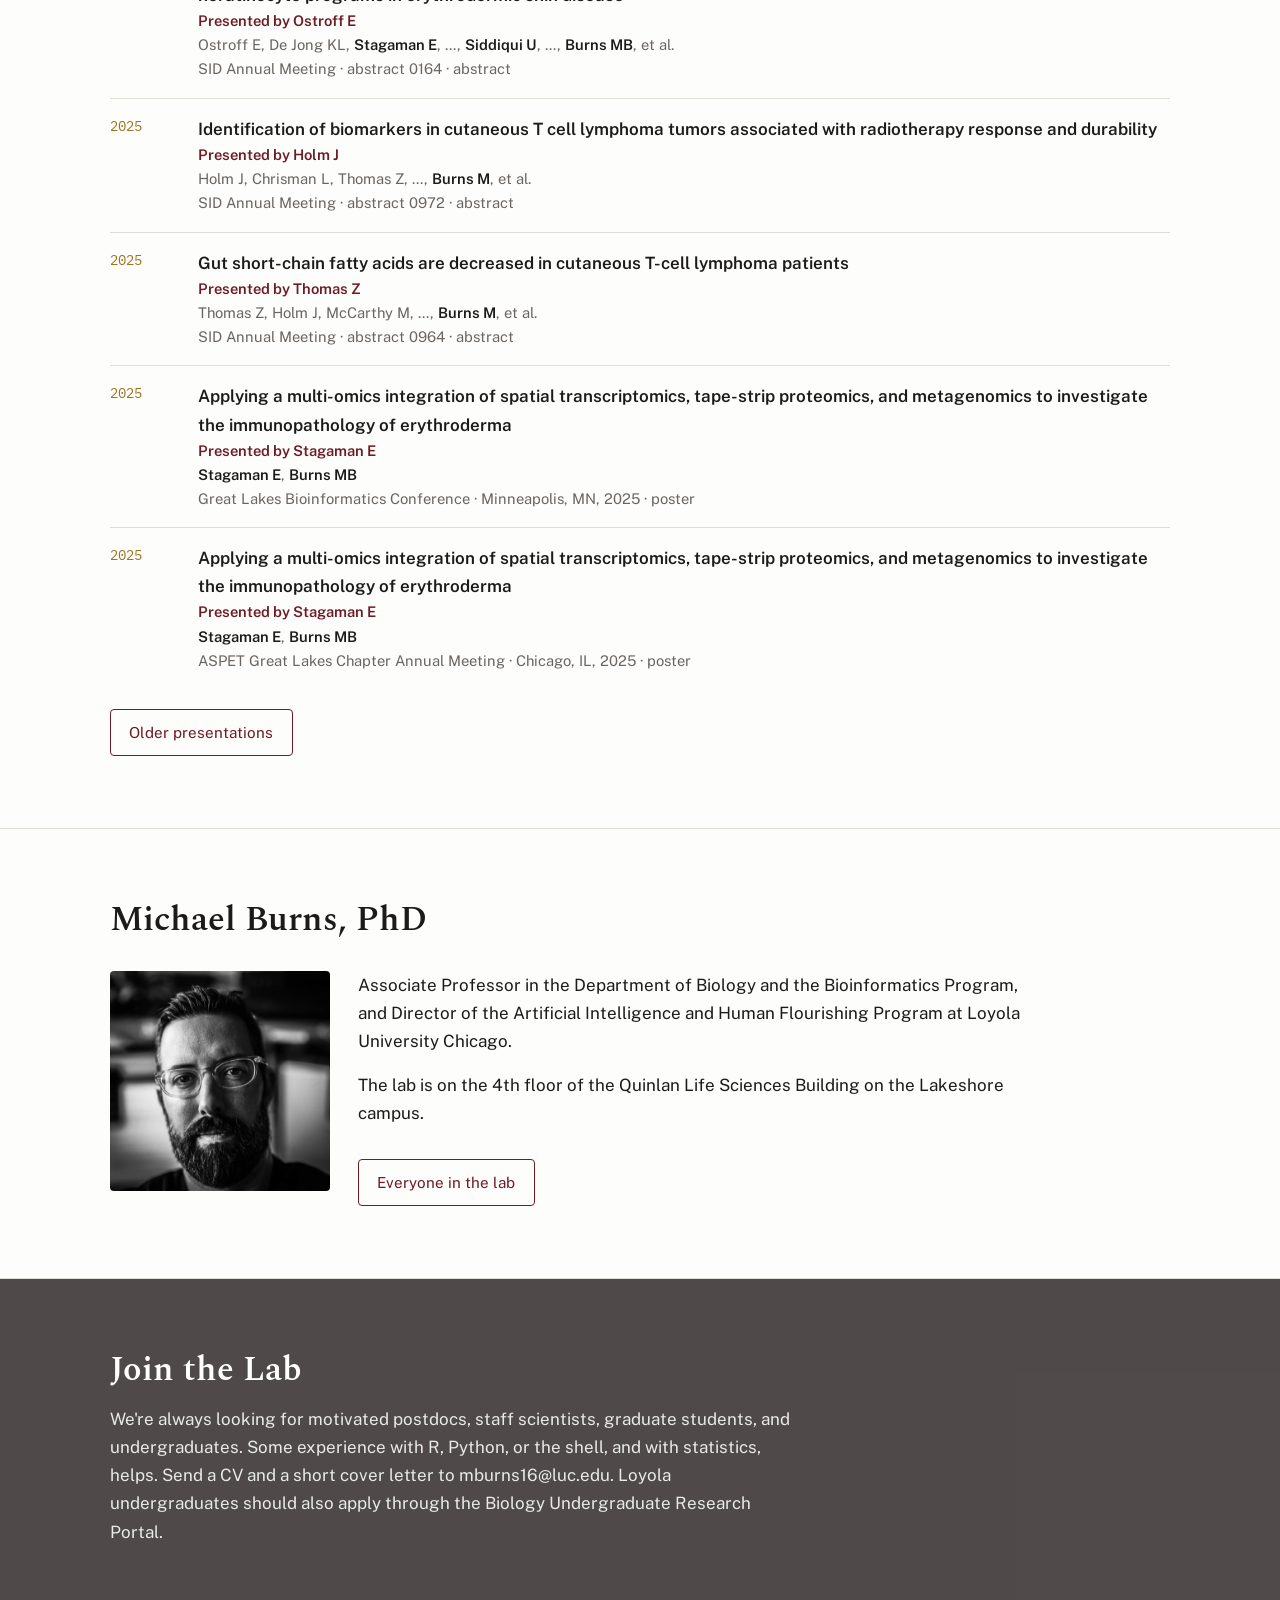
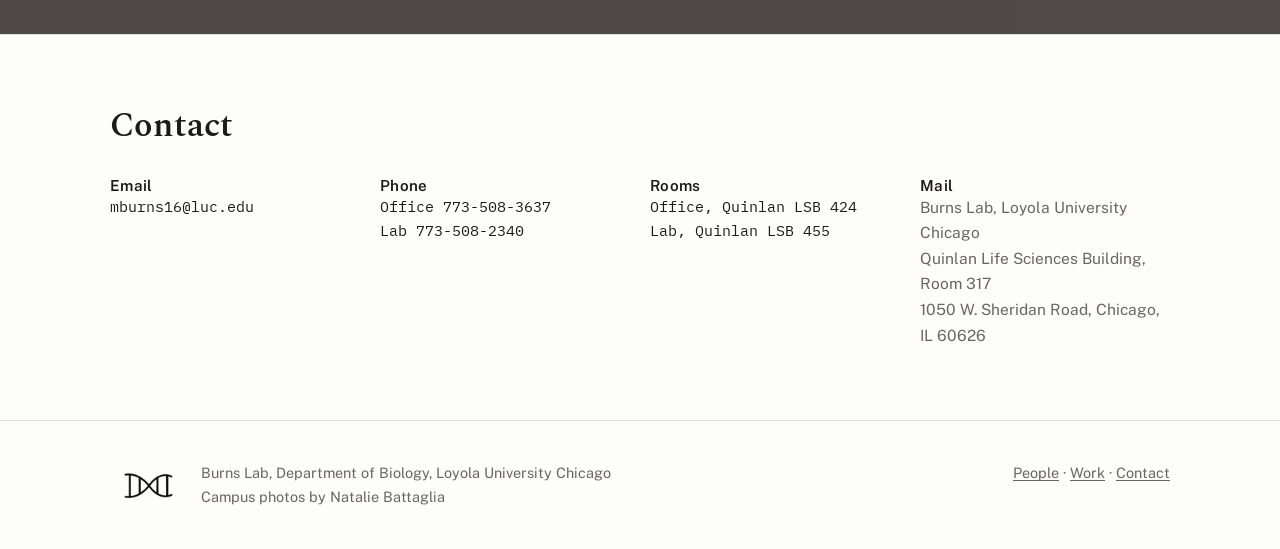
==== commit 4c5f8f42: "Trim home page; list teaching and mentoring awards Home page: drop the hero buttons and the team gri" ====
--- a/index.html
+++ b/index.html
@@ -37,10 +37,6 @@
     <p class="lede">We study the microbes that live in and on the human body and how they relate
     to cancer and other diseases. We also run programs on AI, character education, and science
     communication.</p>
-    <div class="actions">
-      <a class="btn btn-solid" href="work.html">Our work</a>
-      <a class="btn btn-ghost" href="#join">Join the lab</a>
-    </div>
     </div>
   </section>
 
@@ -144,33 +140,6 @@
           <div class="actions">
             <a class="btn btn-ghost" href="people.html">Everyone in the lab</a>
           </div>
-        </div>
-      </div>
-
-      <div class="grid people">
-        <div class="person">
-          <img class="portrait" src="images/people/shreya-bhagi.jpg" alt="">
-          <div><div class="name">Shreya Bhagi</div><div class="role">Bioinformatics MS student</div><div class="note">2024-25 Mulcahy Fellow</div></div>
-        </div>
-        <div class="person">
-          <div class="avatar" aria-hidden="true">TT</div>
-          <div><div class="name">Teo Tran</div><div class="role">Bioinformatics BS/MS student</div></div>
-        </div>
-        <div class="person">
-          <div class="avatar" aria-hidden="true">JE</div>
-          <div><div class="name">Jannah Eladl</div><div class="role">Undergraduate researcher</div><div class="note">WISER Fellow 2024, Mulcahy Fellow 2025</div></div>
-        </div>
-        <div class="person">
-          <div class="avatar" aria-hidden="true">DA</div>
-          <div><div class="name">Dania Achmar</div><div class="role">Undergraduate researcher</div><div class="note">USRE Fellow 2024</div></div>
-        </div>
-        <div class="person">
-          <div class="avatar" aria-hidden="true">KS</div>
-          <div><div class="name">Kendall Saunders</div><div class="role">Undergraduate researcher</div><div class="note">USRE Fellow 2026</div></div>
-        </div>
-        <div class="person">
-          <img class="portrait" src="images/people/owen-cooper.jpg" alt="">
-          <div><div class="name">Owen Cooper</div><div class="role">Undergraduate researcher</div></div>
         </div>
       </div>
     </div>
